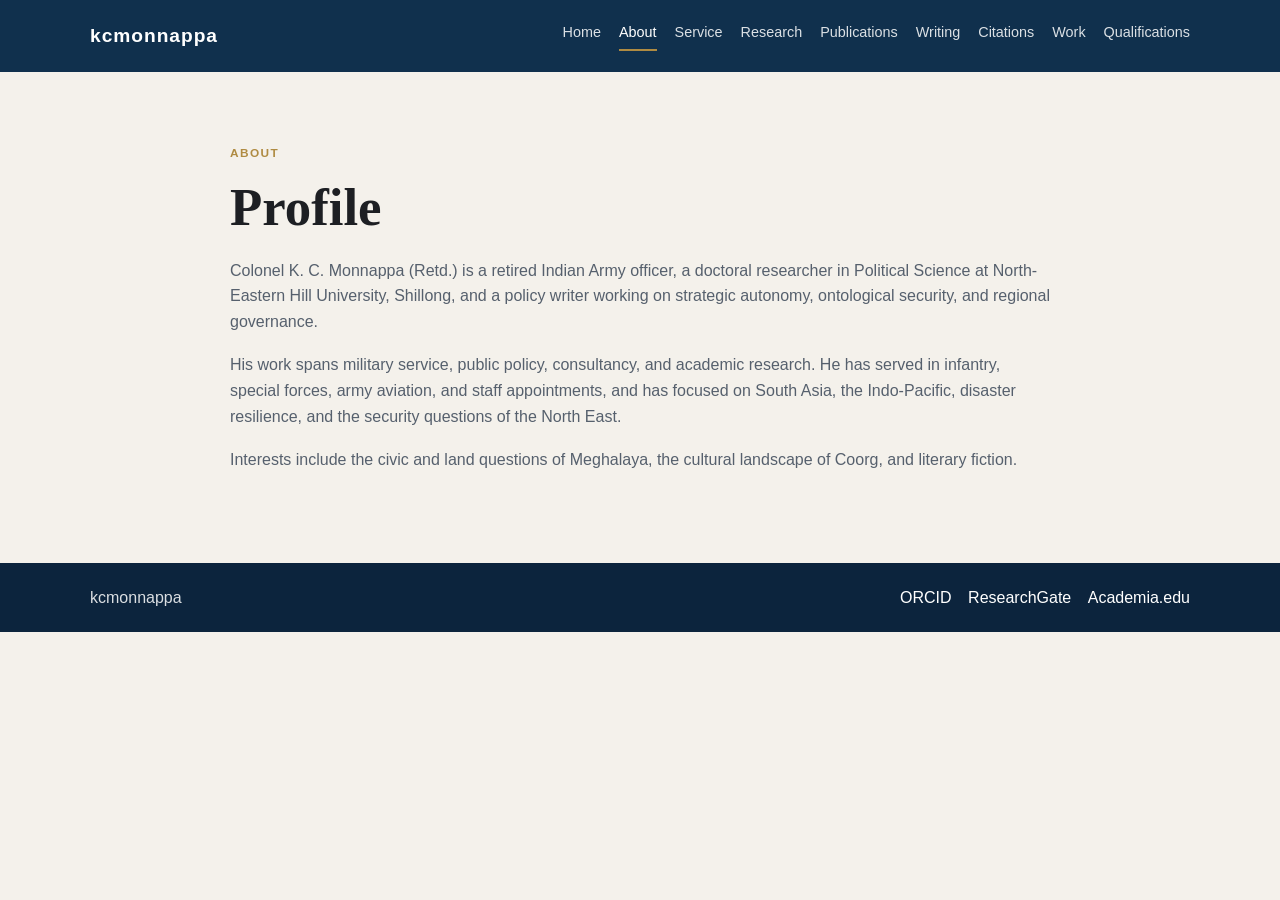
==== about.html @ 70ad52d5 "Create the static GitHub Pages website for kcmonnappa." ====
<!doctype html>
<html lang="en">
<head>
  <meta charset="UTF-8" />
  <meta name="viewport" content="width=device-width, initial-scale=1.0" />
  <title>About | kcmonnappa</title>
  <link rel="stylesheet" href="styles.css" />
</head>
<body>
  <header class="site-header">
    <div class="container nav-wrap">
      <a class="brand" href="index.html">kcmonnappa</a>
      <nav class="nav" aria-label="Main navigation">
        <a href="index.html">Home</a>
        <a href="about.html" class="active">About</a>
        <a href="service.html">Service</a>
        <a href="research.html">Research</a>
        <a href="publications.html">Publications</a>
        <a href="writing.html">Writing</a>
        <a href="citations.html">Citations</a>
        <a href="work.html">Work</a>
        <a href="qualifications.html">Qualifications</a>
      </nav>
    </div>
  </header>

  <main>
    <section class="section">
      <div class="container narrow">
        <p class="eyebrow">About</p>
        <h1>Profile</h1>
        <p>Colonel K. C. Monnappa (Retd.) is a retired Indian Army officer, a doctoral researcher in Political Science at North-Eastern Hill University, Shillong, and a policy writer working on strategic autonomy, ontological security, and regional governance.</p>
        <p>His work spans military service, public policy, consultancy, and academic research. He has served in infantry, special forces, army aviation, and staff appointments, and has focused on South Asia, the Indo-Pacific, disaster resilience, and the security questions of the North East.</p>
        <p>Interests include the civic and land questions of Meghalaya, the cultural landscape of Coorg, and literary fiction.</p>
      </div>
    </section>
  </main>

  <footer class="site-footer">
    <div class="container footer-inner">
      <span>kcmonnappa</span>
      <span>
        <a href="https://orcid.org/0009-0003-9625-8953" target="_blank" rel="noreferrer">ORCID</a>
        <a href="https://www.researchgate.net/profile/Monnappa-K-C/research" target="_blank" rel="noreferrer">ResearchGate</a>
        <a href="https://nehu.academia.edu/Monnappakc" target="_blank" rel="noreferrer">Academia.edu</a>
      </span>
    </div>
  </footer>
</body>
</html>
---- styles.css ----
* {
  box-sizing: border-box;
}

:root {
  --bg: #f4f1eb;
  --panel: #ffffff;
  --panel-alt: #f0ede7;
  --ink: #1d1f23;
  --muted: #56606d;
  --rule: #d8d2c8;
  --brand: #10304d;
  --brand-strong: #0c243d;
  --gold: #af8b42;
  --link: #2d4f74;
}

html {
  scroll-behavior: smooth;
}

body {
  margin: 0;
  background: var(--bg);
  color: var(--ink);
  font-family: Arial, Helvetica, sans-serif;
  line-height: 1.6;
}

img {
  max-width: 100%;
}

a {
  color: var(--link);
  text-decoration: none;
}

a:hover {
  text-decoration: underline;
}

.container {
  width: min(1100px, calc(100% - 32px));
  margin: 0 auto;
}

.site-header {
  background: var(--brand);
  color: #edf3f9;
}

.nav-wrap {
  display: flex;
  align-items: center;
  justify-content: space-between;
  gap: 20px;
  min-height: 72px;
  flex-wrap: wrap;
}

.brand {
  color: #fff;
  font-size: 1.2rem;
  font-weight: 700;
  letter-spacing: 0.05em;
  text-transform: lowercase;
}

.nav {
  display: flex;
  flex-wrap: wrap;
  gap: 14px 18px;
}

.nav a {
  color: rgba(255,255,255,0.85);
  font-size: 0.9rem;
}

.nav a.active {
  color: #fff;
  border-bottom: 2px solid var(--gold);
  padding-bottom: 4px;
}

.section {
  padding: 72px 0;
}

.band {
  background: linear-gradient(135deg, var(--brand-strong), var(--brand));
  color: #edf3f9;
}

.hero-grid {
  display: grid;
  grid-template-columns: 1.4fr 0.9fr;
  gap: 30px;
  align-items: center;
}

.hero {
  padding: 72px 0 82px;
}

.eyebrow {
  color: var(--gold);
  text-transform: uppercase;
  letter-spacing: 0.12em;
  font-size: 0.74rem;
  font-weight: 700;
  margin-bottom: 14px;
}

h1, h2, h3 {
  margin-top: 0;
  line-height: 1.15;
  font-family: Georgia, 'Times New Roman', serif;
}

h1 {
  font-size: clamp(2.2rem, 5vw, 3.3rem);
  margin-bottom: 20px;
}

h2 {
  font-size: clamp(1.7rem, 3vw, 2.4rem);
  margin-bottom: 14px;
}

p {
  margin: 0 0 18px;
  color: var(--muted);
}

.lead {
  color: rgba(237,243,249,0.9);
  font-size: 1.08rem;
}

.hero-card,
.panel {
  background: rgba(255,255,255,0.06);
  border: 1px solid rgba(255,255,255,0.2);
  padding: 24px;
  border-radius: 8px;
}

.hero-card h2,
.hero-card li,
.hero-card p,
.panel h3,
.panel li,
.panel p {
  color: #edf3f9;
}

.hero-card ul,
.panel ul,
.bullet-list {
  margin: 0;
  padding-left: 18px;
}

.chip-row {
  display: flex;
  flex-wrap: wrap;
  gap: 10px;
  margin-top: 22px;
}

.chip {
  background: rgba(255,255,255,0.12);
  border: 1px solid rgba(255,255,255,0.2);
  color: #fff;
  font-size: 0.75rem;
  padding: 8px 12px;
  border-radius: 999px;
}

.card-grid {
  display: grid;
  grid-template-columns: repeat(auto-fit, minmax(220px,1fr));
  gap: 18px;
  margin-top: 16px;
}

.card {
  display: block;
  background: var(--panel);
  border: 1px solid var(--rule);
  border-radius: 8px;
  padding: 22px;
  text-decoration: none;
}

.card h3 {
  color: var(--ink);
  margin-bottom: 8px;
}

.card p { margin: 0; }

.muted {
  background: var(--panel-alt);
}

.two-col {
  display: grid;
  grid-template-columns: 1.3fr 0.9fr;
  gap: 30px;
}

.narrow {
  max-width: 820px;
}

.site-footer {
  background: var(--brand-strong);
  color: rgba(255,255,255,0.85);
  padding: 22px 0;
}

.footer-inner {
  display: flex;
  justify-content: space-between;
  gap: 18px;
  align-items: center;
  flex-wrap: wrap;
}

.footer-inner a {
  color: #fff;
  margin-left: 12px;
}

@media (max-width: 840px) {
  .hero-grid,
  .two-col {
    grid-template-columns: 1fr;
  }

  .nav-wrap {
    padding: 12px 0;
  }

  .nav {
    gap: 8px 12px;
  }
}
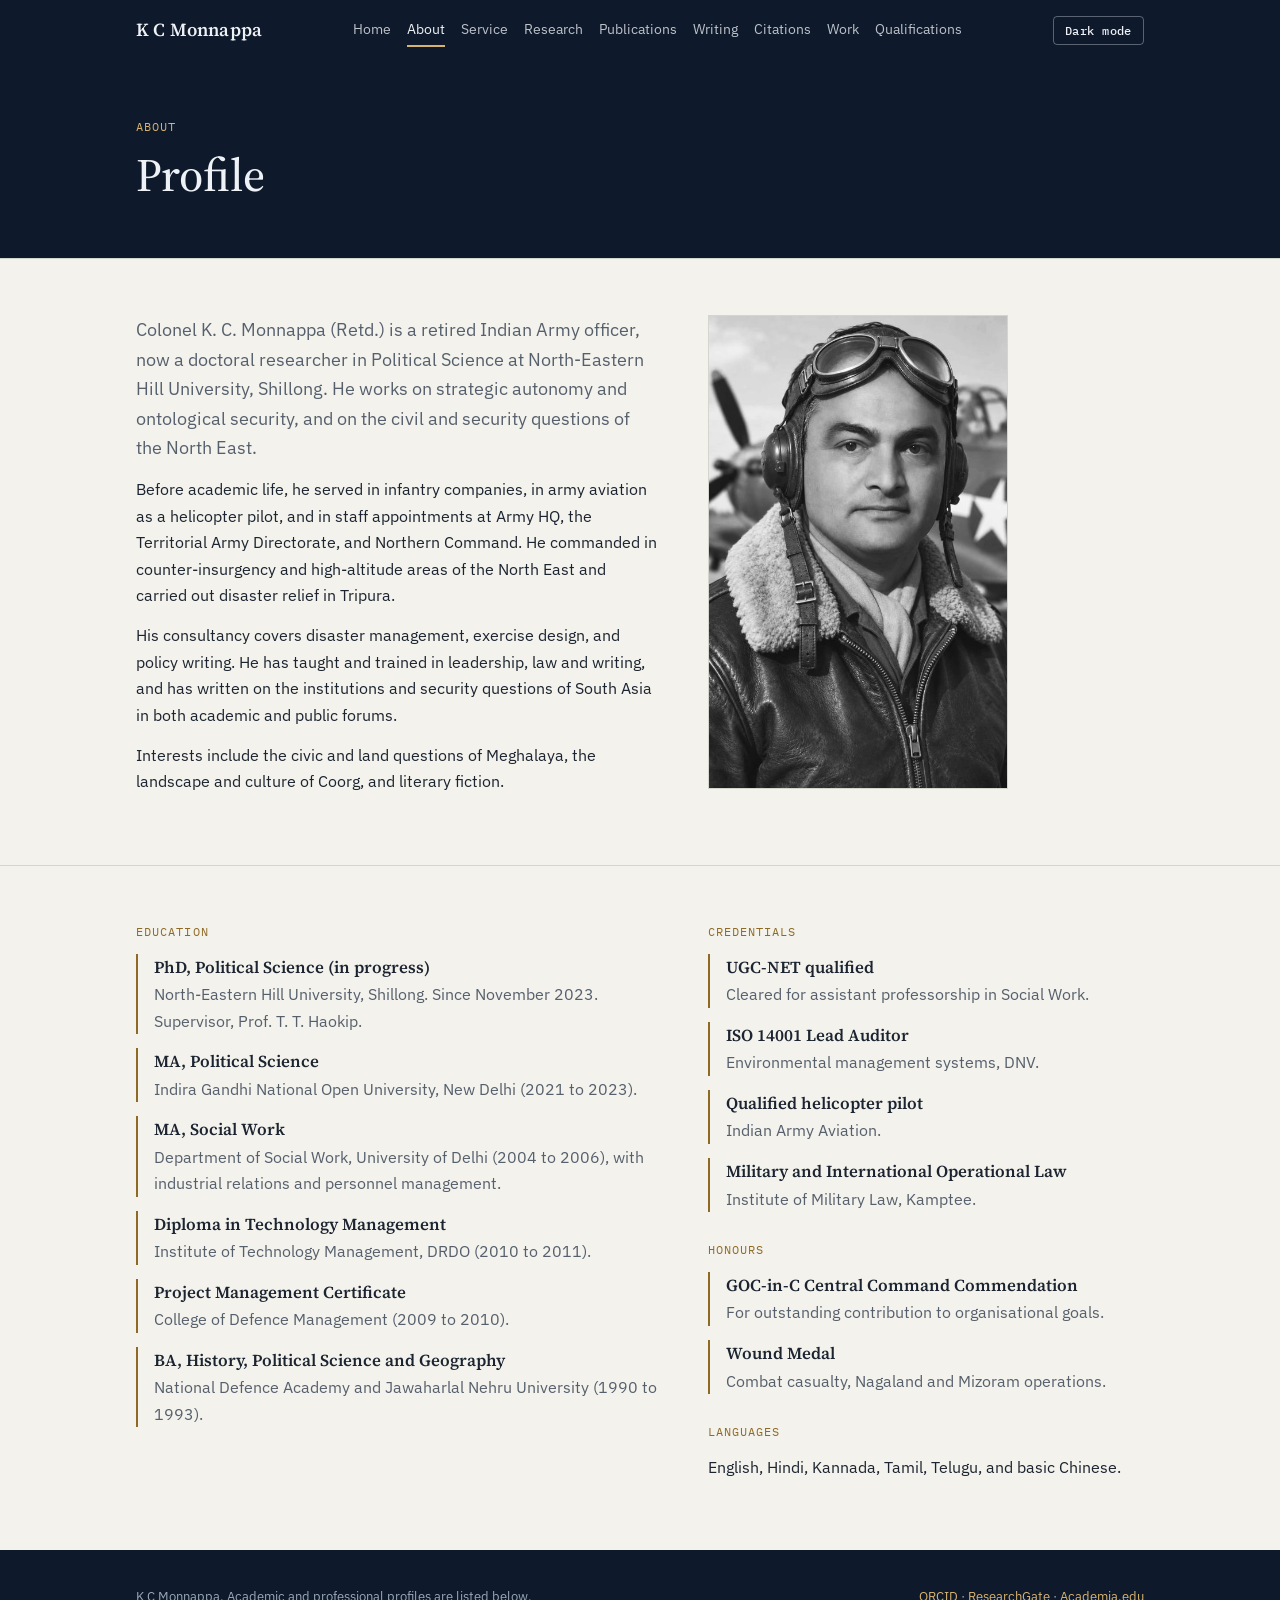
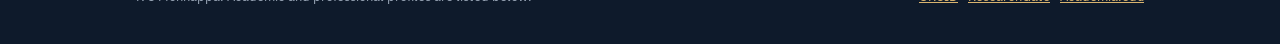
==== commit 1d867ef7: "Update print statement from 'Hello' to 'Goodbye'" ====
--- a/about.html
+++ b/about.html
@@ -1,50 +1,226 @@
 <!doctype html>
 <html lang="en">
 <head>
-  <meta charset="UTF-8" />
-  <meta name="viewport" content="width=device-width, initial-scale=1.0" />
-  <title>About | kcmonnappa</title>
-  <link rel="stylesheet" href="styles.css" />
+<meta charset="utf-8">
+<meta name="viewport" content="width=device-width, initial-scale=1, viewport-fit=cover">
+<meta name="claude:viewport-fit-sides" content="cover">
+<title>About K C Monnappa</title>
+<link rel="preconnect" href="https://fonts.gstatic.com" crossorigin>
+<link rel="stylesheet" href="https://fonts.googleapis.com/css2?family=Source+Serif+4:opsz,wght@8..60,400;8..60,500;8..60,600&family=IBM+Plex+Sans:wght@400;500;600&family=IBM+Plex+Mono:wght@400;500&display=swap">
+<style>
+:root{
+  --paper:#F3F2EC; --card:#FFFFFF; --band:#0E1A2B; --band-text:#EEF1F5;
+  --text:#1B2430; --muted:#56606D; --rule:#D3D6CD; --accent:#8F6A25;
+  color-scheme: light;
+}
+@media (prefers-color-scheme: dark){
+  :root:not([data-theme="light"]){
+    --paper:#0C1420; --card:#132034; --band:#060C15; --band-text:#E7ECF2;
+    --text:#D9DFE7; --muted:#9AA7B8; --rule:#26364B; --accent:#D8B36E;
+    color-scheme: dark;
+  }
+}
+:root[data-theme="dark"]{
+  --paper:#0C1420; --card:#132034; --band:#060C15; --band-text:#E7ECF2;
+  --text:#D9DFE7; --muted:#9AA7B8; --rule:#26364B; --accent:#D8B36E;
+  color-scheme: dark;
+}
+*{box-sizing:border-box}
+html,body{margin:0}
+body{background:var(--paper);color:var(--text);font-family:"IBM Plex Sans",system-ui,Arial,sans-serif;font-size:16px;line-height:1.65;-webkit-text-size-adjust:100%}
+a{color:var(--accent)}
+:focus-visible{outline:2px solid var(--accent);outline-offset:3px}
+h1,h2,h3{font-family:"Source Serif 4",Georgia,"Times New Roman",serif;font-weight:500;line-height:1.15;text-wrap:balance;margin:0;color:var(--text)}
+p{margin:0 0 14px;max-width:68ch}
+.wrap{max-width:1040px;margin:0 auto;padding-inline:max(16px,env(safe-area-inset-left,0px)) max(16px,env(safe-area-inset-right,0px));}
+.wrap > *{min-width:0}
+.band{background:var(--band);color:var(--band-text)}
+.band .wrap{padding-block:0}
+.label{font-family:"IBM Plex Mono",ui-monospace,Menlo,monospace;font-size:12px;letter-spacing:.09em;text-transform:uppercase;color:var(--accent);display:block;margin-bottom:12px}
+.band .label{color:#D8B36E}
+section.block{padding-block:56px;border-top:1px solid var(--rule)}
+section.block:first-of-type{border-top:0}
+h2.sec{font-size:clamp(1.7rem,4vw,2.2rem);margin-bottom:20px}
+.lede{font-size:1.15rem;line-height:1.6;color:var(--muted);max-width:60ch}
+
+/* header */
+.site-head{position:sticky;top:env(safe-area-inset-top,0px);z-index:5;background:var(--band);color:var(--band-text)}
+.site-head .wrap{display:flex;align-items:center;justify-content:space-between;gap:14px;flex-wrap:wrap;padding-block:14px}
+.brand{font-family:"Source Serif 4",Georgia,serif;font-size:1.15rem;font-weight:600;color:var(--band-text);text-decoration:none;letter-spacing:.01em}
+.nav{display:flex;flex-wrap:wrap;gap:4px 16px}
+.nav a{color:var(--band-text);opacity:.78;text-decoration:none;font-size:14px;padding:4px 0;border-bottom:2px solid transparent}
+.nav a:hover{opacity:1}
+.nav a[aria-current="page"]{opacity:1;border-bottom-color:#D8B36E}
+.theme-btn{font:500 12px "IBM Plex Mono",monospace;letter-spacing:.04em;background:transparent;color:var(--band-text);border:1px solid rgba(231,236,242,.35);border-radius:4px;padding:6px 11px;cursor:pointer}
+
+/* hero */
+.hero{padding-block:64px}
+.hero-grid{display:grid;grid-template-columns:minmax(0,1.35fr) minmax(0,1fr);gap:48px;align-items:center}
+.hero h1{font-size:clamp(2.1rem,5.4vw,3.3rem);letter-spacing:-.01em;margin:10px 0 18px;color:var(--band-text)}
+.hero .lede{color:#B9C4D2}
+.hero .photo{width:100%;max-width:340px;justify-self:end;aspect-ratio:520/822;object-fit:cover;display:block;border:1px solid rgba(231,236,242,.18)}
+.hero .status{display:flex;gap:10px;flex-wrap:wrap;margin-top:24px}
+.tag{font:400 12px "IBM Plex Mono",monospace;border:1px solid rgba(231,236,242,.3);color:#D6DEE8;padding:4px 10px;border-radius:3px}
+.tag.gold{border-color:#D8B36E;color:#D8B36E}
+
+/* figures */
+.figures{display:grid;grid-template-columns:repeat(auto-fit,minmax(min(100%,200px),1fr));gap:0;border-top:1px solid var(--rule);border-bottom:1px solid var(--rule)}
+.figures > div{padding:22px 20px;border-left:1px solid var(--rule)}
+.figures > div:first-child{border-left:0}
+.figures .n{font-family:"Source Serif 4",Georgia,serif;font-size:2.4rem;line-height:1;color:var(--text);font-variant-numeric:tabular-nums}
+.figures .t{font-size:13px;color:var(--muted);margin-top:8px}
+
+/* cards */
+.cards{display:grid;grid-template-columns:repeat(auto-fit,minmax(min(100%,260px),1fr));gap:18px}
+.card{background:var(--card);border:1px solid var(--rule);padding:24px;display:flex;flex-direction:column;gap:10px;text-decoration:none;color:var(--text);min-width:0}
+a.card:hover{border-color:var(--accent)}
+.card h3{font-size:1.25rem}
+.card p{margin:0;color:var(--muted);font-size:15px}
+.card .more{margin-top:auto;font:500 12px "IBM Plex Mono",monospace;color:var(--accent);letter-spacing:.04em}
+
+/* timeline */
+.tl{list-style:none;margin:0;padding:0;border-left:1px solid var(--rule);display:grid;gap:0}
+.tl li{position:relative;padding:4px 0 28px 28px}
+.tl li::before{content:"";position:absolute;left:-5px;top:9px;width:9px;height:9px;background:var(--paper);border:2px solid var(--accent)}
+.tl .yr{font:500 12px "IBM Plex Mono",monospace;color:var(--accent);letter-spacing:.04em}
+.tl h3{font-size:1.25rem;margin:4px 0 8px}
+.tl p{color:var(--muted);margin:0 0 8px}
+
+/* details accordion */
+.acc{display:grid;gap:10px}
+.acc details{background:var(--card);border:1px solid var(--rule);padding:14px 18px}
+.acc summary{cursor:pointer;font-family:"Source Serif 4",Georgia,serif;font-size:1.15rem;list-style:none;display:flex;justify-content:space-between;gap:12px}
+.acc summary::-webkit-details-marker{display:none}
+.acc summary::after{content:"+";font-family:"IBM Plex Mono",monospace;color:var(--accent)}
+.acc details[open] summary::after{content:"-"}
+.acc details p{margin:12px 0 0;color:var(--muted);font-size:15px}
+
+/* publications */
+.toolbar{display:grid;grid-template-columns:minmax(0,2fr) minmax(0,1fr) minmax(0,1fr);gap:12px;margin-bottom:12px}
+.toolbar input,.toolbar select{width:100%;font:15px "IBM Plex Sans",sans-serif;color:var(--text);background:var(--card);border:1px solid var(--rule);padding:10px 12px;border-radius:0}
+@media (max-width:720px){.toolbar{grid-template-columns:1fr}}
+.count{font:12px "IBM Plex Mono",monospace;color:var(--muted);margin:6px 0 4px;letter-spacing:.03em}
+.pubs{list-style:none;margin:0;padding:0}
+.pubs li{border-top:1px solid var(--rule);padding:16px 0;display:grid;grid-template-columns:64px minmax(0,1fr);gap:4px 18px}
+.pubs li:last-child{border-bottom:1px solid var(--rule)}
+.pubs .y{font:500 13px "IBM Plex Mono",monospace;color:var(--accent);padding-top:3px}
+.pubs .ti{font-family:"Source Serif 4",Georgia,serif;font-size:1.08rem;line-height:1.35;color:var(--text)}
+.pubs .meta{font-size:13px;color:var(--muted);margin-top:6px;display:flex;flex-wrap:wrap;gap:6px 14px}
+.pubs .st{font:500 11px "IBM Plex Mono",monospace;text-transform:uppercase;letter-spacing:.06em;padding:2px 7px;border:1px solid var(--rule);border-radius:2px}
+.pubs .st.pub{border-color:var(--accent);color:var(--accent)}
+.pubs[hidden]{display:none}
+.bars{width:100%;height:auto;display:block;max-width:560px}
+.bars text{fill:var(--muted);font:12px "IBM Plex Mono",monospace}
+.bars .val{fill:var(--text)}
+.bars rect{fill:var(--accent)}
+.stat-row{display:flex;gap:28px;flex-wrap:wrap;margin:6px 0 26px}
+.stat-row div{font-size:13px;color:var(--muted)}
+.stat-row b{display:block;font:500 1.7rem "Source Serif 4",Georgia,serif;color:var(--text);font-variant-numeric:tabular-nums}
+.profiles{display:flex;gap:12px;flex-wrap:wrap;margin-top:18px}
+.profiles a{font:500 13px "IBM Plex Mono",monospace;border:1px solid var(--rule);padding:8px 12px;text-decoration:none;background:var(--card)}
+
+/* lists */
+.bullets{list-style:none;margin:0;padding:0;display:grid;gap:14px}
+.bullets li{border-left:2px solid var(--accent);padding-left:16px;max-width:70ch}
+.bullets b{display:block;font-family:"Source Serif 4",Georgia,serif;font-weight:600;font-size:1.05rem;color:var(--text)}
+.bullets span{color:var(--muted)}
+.two{display:grid;grid-template-columns:minmax(0,1.2fr) minmax(0,1fr);gap:48px}
+@media (max-width:820px){.two,.hero-grid{grid-template-columns:minmax(0,1fr)}.hero .photo{justify-self:start}}
+.chips{display:flex;flex-wrap:wrap;gap:8px;margin-bottom:18px}
+.chip{font:500 12px "IBM Plex Mono",monospace;padding:7px 12px;border:1px solid var(--rule);background:var(--card);color:var(--text);cursor:pointer;border-radius:2px}
+.chip[aria-pressed="true"]{background:var(--band);color:var(--band-text);border-color:var(--band)}
+
+/* footer */
+.site-foot{padding-block:36px;font-size:13px;color:#9AA7B8}
+.site-foot a{color:#D8B36E}
+.site-foot .wrap{display:flex;justify-content:space-between;gap:16px;flex-wrap:wrap}
+
+@media (prefers-reduced-motion:reduce){*{transition:none!important;animation:none!important}}
+[hidden]{display:none!important}
+</style>
 </head>
 <body>
-  <header class="site-header">
-    <div class="container nav-wrap">
-      <a class="brand" href="index.html">kcmonnappa</a>
-      <nav class="nav" aria-label="Main navigation">
-        <a href="index.html">Home</a>
-        <a href="about.html" class="active">About</a>
-        <a href="service.html">Service</a>
-        <a href="research.html">Research</a>
-        <a href="publications.html">Publications</a>
-        <a href="writing.html">Writing</a>
-        <a href="citations.html">Citations</a>
-        <a href="work.html">Work</a>
-        <a href="qualifications.html">Qualifications</a>
-      </nav>
-    </div>
-  </header>
-
-  <main>
-    <section class="section">
-      <div class="container narrow">
-        <p class="eyebrow">About</p>
-        <h1>Profile</h1>
-        <p>Colonel K. C. Monnappa (Retd.) is a retired Indian Army officer, a doctoral researcher in Political Science at North-Eastern Hill University, Shillong, and a policy writer working on strategic autonomy, ontological security, and regional governance.</p>
-        <p>His work spans military service, public policy, consultancy, and academic research. He has served in infantry, special forces, army aviation, and staff appointments, and has focused on South Asia, the Indo-Pacific, disaster resilience, and the security questions of the North East.</p>
-        <p>Interests include the civic and land questions of Meghalaya, the cultural landscape of Coorg, and literary fiction.</p>
-      </div>
-    </section>
-  </main>
-
-  <footer class="site-footer">
-    <div class="container footer-inner">
-      <span>kcmonnappa</span>
-      <span>
-        <a href="https://orcid.org/0009-0003-9625-8953" target="_blank" rel="noreferrer">ORCID</a>
-        <a href="https://www.researchgate.net/profile/Monnappa-K-C/research" target="_blank" rel="noreferrer">ResearchGate</a>
-        <a href="https://nehu.academia.edu/Monnappakc" target="_blank" rel="noreferrer">Academia.edu</a>
-      </span>
-    </div>
-  </footer>
+<header class="site-head">
+  <div class="wrap">
+    <a class="brand" href="index.html">K C Monnappa</a>
+    <nav class="nav" aria-label="Main"><a href="index.html">Home</a><a href="about.html" aria-current="page">About</a><a href="service.html">Service</a><a href="research.html">Research</a><a href="publications.html">Publications</a><a href="writing.html">Writing</a><a href="citations.html">Citations</a><a href="work.html">Work</a><a href="qualifications.html">Qualifications</a></nav>
+    <button class="theme-btn" id="themeToggle" type="button" aria-label="Switch colour theme">Dark mode</button>
+  </div>
+</header>
+<main>
+
+<section class="band">
+  <div class="wrap" style="padding-block:56px">
+    <span class="label">About</span>
+    <h1 style="font-size:clamp(2rem,4.8vw,2.9rem);color:var(--band-text)">Profile</h1>
+  </div>
+</section>
+<section class="block">
+  <div class="wrap two">
+    <div>
+      <p class="lede">Colonel K. C. Monnappa (Retd.) is a retired Indian Army officer, now a doctoral researcher in Political Science at North-Eastern Hill University, Shillong. He works on strategic autonomy and ontological security, and on the civil and security questions of the North East.</p>
+      <p>Before academic life, he served in infantry companies, in army aviation as a helicopter pilot, and in staff appointments at Army HQ, the Territorial Army Directorate, and Northern Command. He commanded in counter-insurgency and high-altitude areas of the North East and carried out disaster relief in Tripura.</p>
+      <p>His consultancy covers disaster management, exercise design, and policy writing. He has taught and trained in leadership, law and writing, and has written on the institutions and security questions of South Asia in both academic and public forums.</p>
+      <p>Interests include the civic and land questions of Meghalaya, the landscape and culture of Coorg, and literary fiction.</p>
+    </div>
+    <div>
+      <img class="photo" src="[data-uri]" alt="Black and white portrait of K C Monnappa" style="width:100%;max-width:300px;aspect-ratio:520/822;object-fit:cover;border:1px solid var(--rule)">
+    </div>
+  </div>
+</section>
+<section class="block">
+  <div class="wrap two">
+    <div>
+      <span class="label">Education</span>
+      <ul class="bullets">
+        <li><b>PhD, Political Science (in progress)</b><span>North-Eastern Hill University, Shillong. Since November 2023. Supervisor, Prof. T. T. Haokip.</span></li>
+        <li><b>MA, Political Science</b><span>Indira Gandhi National Open University, New Delhi (2021 to 2023).</span></li>
+        <li><b>MA, Social Work</b><span>Department of Social Work, University of Delhi (2004 to 2006), with industrial relations and personnel management.</span></li>
+        <li><b>Diploma in Technology Management</b><span>Institute of Technology Management, DRDO (2010 to 2011).</span></li>
+        <li><b>Project Management Certificate</b><span>College of Defence Management (2009 to 2010).</span></li>
+        <li><b>BA, History, Political Science and Geography</b><span>National Defence Academy and Jawaharlal Nehru University (1990 to 1993).</span></li>
+      </ul>
+    </div>
+    <div>
+      <span class="label">Credentials</span>
+      <ul class="bullets">
+        <li><b>UGC-NET qualified</b><span>Cleared for assistant professorship in Social Work.</span></li>
+        <li><b>ISO 14001 Lead Auditor</b><span>Environmental management systems, DNV.</span></li>
+        <li><b>Qualified helicopter pilot</b><span>Indian Army Aviation.</span></li>
+        <li><b>Military and International Operational Law</b><span>Institute of Military Law, Kamptee.</span></li>
+      </ul>
+      <span class="label" style="margin-top:28px">Honours</span>
+      <ul class="bullets">
+        <li><b>GOC-in-C Central Command Commendation</b><span>For outstanding contribution to organisational goals.</span></li>
+        <li><b>Wound Medal</b><span>Combat casualty, Nagaland and Mizoram operations.</span></li>
+      </ul>
+      <span class="label" style="margin-top:28px">Languages</span>
+      <p>English, Hindi, Kannada, Tamil, Telugu, and basic Chinese.</p>
+    </div>
+  </div>
+</section>
+
+</main>
+<footer class="site-foot band">
+  <div class="wrap">
+    <span>K C Monnappa. Academic and professional profiles are listed below.</span>
+    <span>
+      <a href="https://orcid.org/0009-0003-9625-8953" target="_blank" rel="noopener">ORCID</a> &middot;
+      <a href="https://www.researchgate.net/profile/Monnappa-K-C/research" target="_blank" rel="noopener">ResearchGate</a> &middot;
+      <a href="https://nehu.academia.edu/Monnappakc" target="_blank" rel="noopener">Academia.edu</a>
+    </span>
+  </div>
+</footer>
+<script>
+(function(){
+  var root=document.documentElement, btn=document.getElementById('themeToggle');
+  function isDark(){var e=root.getAttribute('data-theme'); if(e) return e==='dark';
+    return !!(window.matchMedia&&window.matchMedia('(prefers-color-scheme: dark)').matches);}
+  function sync(){ if(btn) btn.textContent = isDark() ? 'Light mode' : 'Dark mode'; }
+  if(btn) btn.addEventListener('click',function(){var n=isDark()?'light':'dark';root.setAttribute('data-theme',n);try{localStorage.setItem('kcm-theme',n)}catch(e){} sync();});
+  try{var s=localStorage.getItem('kcm-theme'); if(s==='light'||s==='dark') root.setAttribute('data-theme',s);}catch(e){}
+  sync();
+})();
+</script>
 </body>
 </html>
